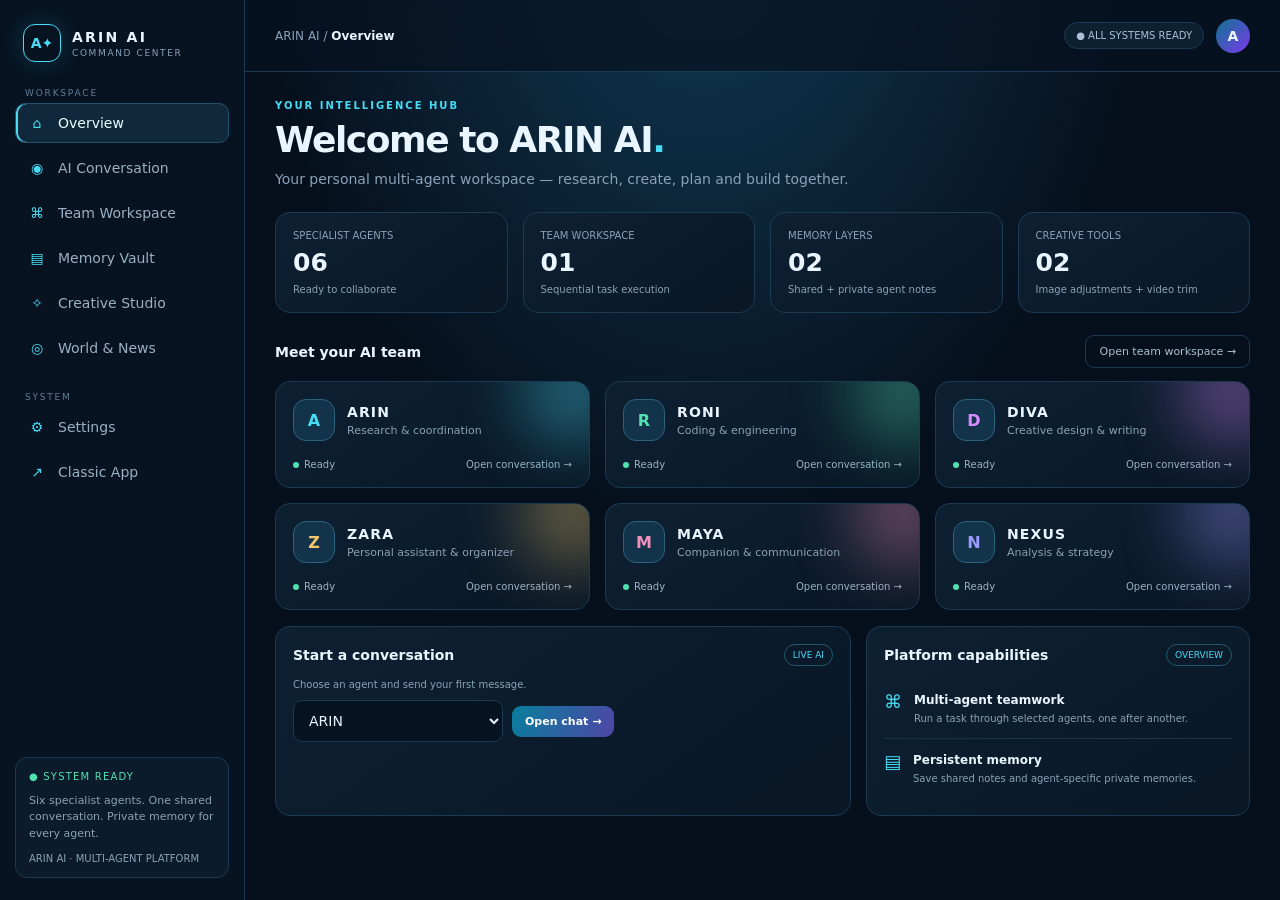
==== app-design.html @ 5b03575c "Add redesigned ARIN AI command center interface" ====
<!doctype html>
<html lang="en"><head><meta charset="utf-8"><meta name="viewport" content="width=device-width,initial-scale=1"><meta name="theme-color" content="#07111f"><title>ARIN AI — Command Center</title>
<style>
:root{--bg:#06101d;--panel:#0b1929;--panel2:#102238;--line:#1d3a53;--cyan:#48dcf4;--violet:#a78bfa;--muted:#8aa2b8;--text:#eaf6ff;--green:#51e0b0}
*{box-sizing:border-box}body{margin:0;background:radial-gradient(ellipse at 55% -15%,#123d59 0,transparent 45%),var(--bg);color:var(--text);font:14px Inter,system-ui,sans-serif;min-height:100vh}button,input,textarea,select{font:inherit}button{cursor:pointer;color:inherit}.app{display:grid;grid-template-columns:245px 1fr;min-height:100vh}.side{border-right:1px solid var(--line);background:#071321;padding:22px 15px;display:flex;flex-direction:column;gap:24px}.brand{display:flex;gap:11px;align-items:center;padding:2px 8px}.brand-mark{width:38px;height:38px;border:1px solid var(--cyan);border-radius:12px;display:grid;place-items:center;color:var(--cyan);font-weight:900;box-shadow:0 0 24px #20bde533}.brand strong{letter-spacing:.16em;font-size:14px}.brand small{display:block;color:var(--muted);font-size:9px;letter-spacing:.18em;margin-top:3px}.navlabel{font-size:9px;letter-spacing:.2em;color:#617d95;padding:0 10px;margin-bottom:5px}.nav{display:grid;gap:5px}.nav button{border:1px solid transparent;background:transparent;color:#9bb0c3;text-align:left;padding:11px 12px;border-radius:10px;display:flex;gap:12px;align-items:center}.nav button:hover,.nav button.active{background:#10283b;border-color:#22536a;color:#eaffff}.nav button.active{box-shadow:inset 2px 0 var(--cyan)}.ico{width:18px;text-align:center;color:var(--cyan)}.sidebottom{margin-top:auto;border:1px solid var(--line);border-radius:12px;padding:13px;background:#0b1b2b}.online{color:var(--green);font-size:10px;letter-spacing:.12em}.sidebottom p{font-size:11px;color:var(--muted);line-height:1.5}.main{min-width:0}.top{height:72px;border-bottom:1px solid var(--line);display:flex;align-items:center;justify-content:space-between;padding:0 30px;background:#071321bb;backdrop-filter:blur(14px);position:sticky;top:0;z-index:5}.crumb{color:var(--muted);font-size:12px}.crumb b{color:var(--text)}.topright{display:flex;gap:12px;align-items:center}.pill{border:1px solid var(--line);background:#0c2032;border-radius:30px;padding:7px 11px;color:#a9c2d5;font-size:10px}.avatar{width:34px;height:34px;border-radius:50%;display:grid;place-items:center;background:linear-gradient(135deg,#0e7490,#7c3aed);font-weight:800}.content{padding:28px 30px;max-width:1500px;margin:auto}.page{display:none}.page.active{display:block}.eyebrow{color:var(--cyan);font-size:10px;letter-spacing:.2em;font-weight:800}.heading{font-size:clamp(25px,3vw,36px);letter-spacing:-.04em;margin:8px 0}.sub{color:var(--muted);margin:0 0 22px;line-height:1.6}.grid{display:grid;gap:15px}.stats{grid-template-columns:repeat(4,minmax(0,1fr));margin:22px 0}.card{border:1px solid var(--line);background:linear-gradient(145deg,#0d2032,#091726);border-radius:15px;padding:17px;min-width:0}.stat{font-size:25px;font-weight:800;margin:7px 0}.muted{color:var(--muted)}.tiny{font-size:10px}.agents{grid-template-columns:repeat(3,minmax(0,1fr))}.agent{position:relative;overflow:hidden;cursor:pointer;transition:.2s}.agent:hover{transform:translateY(-3px);border-color:#3985a3}.agent:after{content:"";position:absolute;width:100px;height:100px;right:-35px;top:-40px;border-radius:50%;background:var(--glow);filter:blur(35px);opacity:.45}.agenttop{display:flex;align-items:center;gap:12px;position:relative;z-index:1}.agenticon{width:42px;height:42px;border-radius:13px;background:#12334a;border:1px solid #2b637d;display:grid;place-items:center;color:var(--agent);font-weight:900;font-size:16px}.agent h3{margin:0;font-size:14px;letter-spacing:.08em}.agent p{color:var(--muted);font-size:11px;margin:4px 0 0}.agentfoot{display:flex;justify-content:space-between;align-items:center;margin-top:18px;font-size:10px;color:#9bb3c7}.dot{width:6px;height:6px;background:var(--green);display:inline-block;border-radius:50%;margin-right:5px}.twocol{grid-template-columns:1.35fr .9fr}.sectiontitle{display:flex;align-items:center;justify-content:space-between;margin-bottom:13px}.sectiontitle h2{font-size:14px;margin:0}.btn{border:1px solid #27728a;background:#103248;color:#baf7ff;padding:9px 13px;border-radius:9px;font-size:11px}.btn.primary{background:linear-gradient(110deg,#087e9d,#4f46a5);border:0;color:white;font-weight:700}.btn.ghost{background:transparent;border-color:var(--line);color:#a9bfd0}.btn:hover{filter:brightness(1.15)}input,textarea,select{width:100%;background:#061321;border:1px solid var(--line);border-radius:9px;color:var(--text);padding:11px;outline:none}textarea{resize:vertical;min-height:90px}input:focus,textarea:focus,select:focus{border-color:var(--cyan)}.row{display:flex;gap:9px;align-items:center}.row>*{min-width:0}.chatbox{height:420px;overflow:auto;display:flex;flex-direction:column;gap:10px;padding:4px}.bubble{max-width:84%;white-space:pre-wrap;line-height:1.55;padding:11px 14px;border-radius:13px;background:#10253a;border:1px solid #1d405a}.bubble.user{align-self:flex-end;background:#12394a;border-color:#24738b}.bubble small{display:block;color:var(--cyan);font-size:9px;letter-spacing:.1em;margin-bottom:5px}.composer{display:flex;gap:9px;margin-top:12px}.composer input{flex:1}.agentselect{max-width:210px}.list{display:grid;gap:8px}.listitem{display:flex;align-items:center;justify-content:space-between;gap:10px;padding:11px;border:1px solid var(--line);border-radius:10px;background:#091827}.listitem b{font-size:12px}.listitem small{display:block;color:var(--muted);margin-top:4px;font-size:10px}.tag{font-size:9px;color:var(--cyan);border:1px solid #24566e;border-radius:20px;padding:5px 8px}.feature{display:flex;gap:12px;align-items:flex-start;padding:12px 0;border-bottom:1px solid #19344a}.feature:last-child{border:0}.featureicon{font-size:18px;color:var(--cyan)}.feature b{font-size:12px}.feature p{margin:4px 0 0;color:var(--muted);font-size:10px;line-height:1.5}.hidden{display:none!important}.toast{position:fixed;bottom:22px;right:22px;padding:12px 16px;border:1px solid #26758b;background:#0c2939;border-radius:10px;z-index:20;display:none}.memorytabs{display:flex;gap:7px;flex-wrap:wrap;margin-bottom:13px}.memorytabs button.selected{border-color:var(--cyan);color:var(--cyan)}.studio-preview{min-height:240px;border:1px dashed #2a526a;border-radius:12px;display:grid;place-items:center;overflow:hidden;background:#071522}.studio-preview img,.studio-preview video{max-width:100%;max-height:420px}.mobilemenu{display:none}
@media(max-width:900px){.app{grid-template-columns:1fr}.side{position:fixed;z-index:10;inset:0 auto 0 0;width:260px;transform:translateX(-105%);transition:.25s;box-shadow:20px 0 50px #0008}.side.open{transform:translateX(0)}.mobilemenu{display:inline-block}.top{padding:0 16px}.content{padding:20px 16px}.agents{grid-template-columns:repeat(2,minmax(0,1fr))}.stats{grid-template-columns:repeat(2,minmax(0,1fr))}.twocol{grid-template-columns:1fr}}
@media(max-width:540px){.agents{grid-template-columns:1fr}.stats{gap:8px}.stat{font-size:21px}.topright .pill{display:none}.content{padding:16px 12px}.heading{font-size:26px}.composer{flex-wrap:wrap}.agentselect{max-width:none;flex:1}.chatbox{height:55vh}}
</style></head><body>
<div class="app"><aside class="side" id="side"><div class="brand"><div class="brand-mark">A✦</div><div><strong>ARIN AI</strong><small>COMMAND CENTER</small></div></div>
<div><div class="navlabel">WORKSPACE</div><nav class="nav">
<button class="active" data-page="overview"><span class="ico">⌂</span>Overview</button><button data-page="chat"><span class="ico">◉</span>AI Conversation</button><button data-page="team"><span class="ico">⌘</span>Team Workspace</button><button data-page="memory"><span class="ico">▤</span>Memory Vault</button><button data-page="studio"><span class="ico">✧</span>Creative Studio</button><button data-page="world"><span class="ico">◎</span>World & News</button>
</nav></div>
<div><div class="navlabel">SYSTEM</div><nav class="nav"><button data-page="settings"><span class="ico">⚙</span>Settings</button><a href="/" style="text-decoration:none"><button type="button" style="width:100%"><span class="ico">↗</span>Classic App</button></a></nav></div>
<div class="sidebottom"><div class="online">● SYSTEM READY</div><p>Six specialist agents. One shared conversation. Private memory for every agent.</p><div class="tiny muted">ARIN AI · MULTI-AGENT PLATFORM</div></div></aside>
<main class="main"><header class="top"><div class="row"><button class="btn ghost mobilemenu" id="menu">☰</button><div class="crumb">ARIN AI <span class="muted">/</span> <b id="crumb">Overview</b></div></div><div class="topright"><span class="pill">● ALL SYSTEMS READY</span><div class="avatar">A</div></div></header>
<div class="content">
<section class="page active" id="page-overview"><div class="eyebrow">YOUR INTELLIGENCE HUB</div><h1 class="heading">Welcome to ARIN AI<span style="color:var(--cyan)">.</span></h1><p class="sub">Your personal multi-agent workspace — research, create, plan and build together.</p>
<div class="grid stats"><div class="card"><div class="muted tiny">SPECIALIST AGENTS</div><div class="stat">06</div><div class="tiny muted">Ready to collaborate</div></div><div class="card"><div class="muted tiny">TEAM WORKSPACE</div><div class="stat">01</div><div class="tiny muted">Sequential task execution</div></div><div class="card"><div class="muted tiny">MEMORY LAYERS</div><div class="stat">02</div><div class="tiny muted">Shared + private agent notes</div></div><div class="card"><div class="muted tiny">CREATIVE TOOLS</div><div class="stat">02</div><div class="tiny muted">Image adjustments + video trim</div></div></div>
<div class="sectiontitle"><h2>Meet your AI team</h2><button class="btn ghost" data-goto="team">Open team workspace →</button></div><div class="grid agents" id="agentcards"></div>
<div class="grid twocol" style="margin-top:16px"><div class="card"><div class="sectiontitle"><h2>Start a conversation</h2><span class="tag">LIVE AI</span></div><p class="muted tiny">Choose an agent and send your first message.</p><div class="row"><select id="quickagent" class="agentselect"><option>ARIN</option><option>RONI</option><option>DIVA</option><option>ZARA</option><option>MAYA</option><option>NEXUS</option></select><button class="btn primary" data-goto="chat">Open chat →</button></div></div><div class="card"><div class="sectiontitle"><h2>Platform capabilities</h2><span class="tag">OVERVIEW</span></div><div class="feature"><span class="featureicon">⌘</span><div><b>Multi-agent teamwork</b><p>Run a task through selected agents, one after another.</p></div></div><div class="feature"><span class="featureicon">▤</span><div><b>Persistent memory</b><p>Save shared notes and agent-specific private memories.</p></div></div></div></div></section>
<section class="page" id="page-chat"><div class="eyebrow">AI CONVERSATION</div><h1 class="heading">Talk to your team</h1><p class="sub">Switch speakers at any time. Your conversation is shared across the agents.</p><div class="card"><div class="row" style="justify-content:space-between;margin-bottom:12px"><div><b id="chatagentlabel">ARIN</b><div class="tiny muted">Selected speaking agent</div></div><select id="chatagent" class="agentselect"><option>ARIN</option><option>RONI</option><option>DIVA</option><option>ZARA</option><option>MAYA</option><option>NEXUS</option></select></div><div class="chatbox" id="chatlog"><div class="bubble"><small>ARIN AI</small>Hello! I’m ready. What would you like to work on today?</div></div><div class="composer"><input id="chatinput" placeholder="Message your AI agent…" /><button class="btn primary" id="sendchat">Send ↑</button></div></div></section>
<section class="page" id="page-team"><div class="eyebrow">COLLABORATION ENGINE</div><h1 class="heading">Team workspace</h1><p class="sub">Assign one task to multiple agents. They work in sequence and build on earlier contributions.</p><div class="grid twocol"><div class="card"><div class="sectiontitle"><h2>New team task</h2><span class="tag">UP TO 6 AGENTS</span></div><textarea id="teamtask" placeholder="Example: Research a launch strategy, draft the landing page copy, then review the technical plan…"></textarea><div class="sectiontitle" style="margin-top:17px"><h2>Select agents</h2><span class="tiny muted">Choose one or more</span></div><div id="teamchecks" class="list"></div><button class="btn primary" id="runteam" style="width:100%;margin-top:15px">Run team task →</button></div><div class="card"><div class="sectiontitle"><h2>Team contributions</h2><span class="tag">LIVE RESULTS</span></div><div id="teamresults" class="list"><p class="muted tiny">Your agents’ results will appear here after a team run.</p></div></div></div></section>
<section class="page" id="page-memory"><div class="eyebrow">PERSONAL KNOWLEDGE</div><h1 class="heading">Memory vault</h1><p class="sub">Manage shared notes and private memories for each specialist.</p><div class="card"><div class="memorytabs"><button class="btn selected" data-mem="shared">Shared memory</button><button class="btn ghost" data-mem="ARIN">ARIN</button><button class="btn ghost" data-mem="RONI">RONI</button><button class="btn ghost" data-mem="DIVA">DIVA</button><button class="btn ghost" data-mem="ZARA">ZARA</button><button class="btn ghost" data-mem="MAYA">MAYA</button><button class="btn ghost" data-mem="NEXUS">NEXUS</button></div><div class="row"><input id="memoryinput" placeholder="Add a note to remember…" /><button class="btn primary" id="addmemory">Save</button></div><p class="tiny muted" id="memhint">Shared notes can be used by all agents.</p><div id="memorylist" class="list" style="margin-top:15px"></div></div></section>
<section class="page" id="page-studio"><div class="eyebrow">CREATIVE WORKBENCH</div><h1 class="heading">Photo & video studio</h1><p class="sub">Preview image adjustments in your browser or trim a video with the server’s FFmpeg endpoint.</p><div class="grid twocol"><div class="card"><div class="sectiontitle"><h2>Image adjustments</h2><span class="tag">LOCAL PREVIEW</span></div><input type="file" id="imagefile" accept="image/*"><div class="studio-preview" id="imagepreview" style="margin:12px 0"><span class="muted tiny">Choose an image to preview</span></div><div class="grid" style="grid-template-columns:1fr 1fr;gap:12px"><label class="tiny muted">Brightness <input type="range" id="brightness" min="0" max="200" value="100"></label><label class="tiny muted">Contrast <input type="range" id="contrast" min="0" max="200" value="100"></label><label class="tiny muted">Saturation <input type="range" id="saturation" min="0" max="200" value="100"></label><label class="tiny muted">Rotation <select id="rotation"><option value="0">0°</option><option value="90">90°</option><option value="180">180°</option><option value="270">270°</option></select></label></div><div class="row" style="margin-top:12px"><button class="btn ghost" id="flipimage">Flip</button><button class="btn ghost" id="bwimage">B&W</button><button class="btn primary" id="saveimage">Export image</button></div></div><div class="card"><div class="sectiontitle"><h2>Video trimming</h2><span class="tag">SERVER PROCESSING</span></div><input type="file" id="videofile" accept="video/*"><div class="studio-preview" id="videopreview" style="margin:12px 0"><span class="muted tiny">Choose a video to preview</span></div><div class="grid" style="grid-template-columns:1fr 1fr"><label class="tiny muted">Start (seconds)<input type="number" id="vstart" min="0" value="0"></label><label class="tiny muted">End (seconds)<input type="number" id="vend" min="0" value="0"></label></div><label class="tiny muted" style="display:block;margin-top:10px"><input type="checkbox" id="vmute" style="width:auto"> Mute exported video</label><button class="btn primary" id="trimvideo" style="margin-top:12px;width:100%">Trim & export video</button></div></div></section>
<section class="page" id="page-world"><div class="eyebrow">GLOBAL SIGNAL</div><h1 class="heading">World & news</h1><p class="sub">Latest headlines from the connected BBC World RSS feed.</p><div class="card"><div class="sectiontitle"><h2>World headlines</h2><button class="btn ghost" id="refreshnews">Refresh ↻</button></div><div id="newslist" class="list"><p class="muted tiny">Loading headlines…</p></div></div></section>
<section class="page" id="page-settings"><div class="eyebrow">PREFERENCES</div><h1 class="heading">Settings</h1><p class="sub">Tune the workspace experience.</p><div class="card" style="max-width:650px"><div class="sectiontitle"><h2>Team run preference</h2><span class="tag">1–6 AGENTS</span></div><label class="tiny muted">Preferred team size<select id="teamsize"><option>1</option><option>2</option><option>3</option><option>4</option><option>5</option><option value="6">6</option></select></label><button class="btn primary" id="saveteamsetting" style="margin-top:12px">Save preference</button><hr style="border:0;border-top:1px solid var(--line);margin:22px 0"><div class="feature"><span class="featureicon">🔐</span><div><b>Private session</b><p>Your app session uses the existing device token and API authentication.</p></div></div><div class="feature"><span class="featureicon">✦</span><div><b>Connected AI service</b><p>Model connection is managed by the server environment configuration.</p></div></div></div></section>
</div></main></div><div class="toast" id="toast"></div>
<script>
const $=id=>document.getElementById(id);let token=localStorage.t||"",messages=[],memMode="shared",imageURL="",videoURL="",flip=false,bw=false;
const AGENTS=[["ARIN","Research & coordination","#48dcf4"],["RONI","Coding & engineering","#51e0b0"],["DIVA","Creative design & writing","#d78bff"],["ZARA","Personal assistant & organizer","#f5c76b"],["MAYA","Companion & communication","#f28fbc"],["NEXUS","Analysis & strategy","#9b9aff"]];
async function api(path,opts={}){opts.headers={...(token?{Authorization:"Bearer "+token}:{}),...(opts.headers||{})};let r=await fetch(path,opts);if(r.status===401&&path!=="/api/start"){token="";localStorage.removeItem("t");await boot();throw Error("Session refreshed. Please try again.");}return r}
async function json(path,opts){let r=await api(path,opts);let d=await r.json();if(!r.ok)throw Error(d.error||"Request failed");return d}
function toast(s){$("toast").textContent=s;$("toast").style.display="block";setTimeout(()=>{$("toast").style.display="none"},2800)}
function page(name){document.querySelectorAll(".page").forEach(x=>x.classList.toggle("active",x.id==="page-"+name));document.querySelectorAll("[data-page]").forEach(x=>x.classList.toggle("active",x.dataset.page===name));$("crumb").textContent=name[0].toUpperCase()+name.slice(1);$("side").classList.remove("open");if(name==="memory")loadMemory();if(name==="world")loadNews();if(name==="settings")loadPrefs()}
document.querySelectorAll("[data-page]").forEach(b=>b.onclick=()=>page(b.dataset.page));document.querySelectorAll("[data-goto]").forEach(b=>b.onclick=()=>page(b.dataset.goto));$("menu").onclick=()=>$("side").classList.toggle("open");
function renderAgents(){ $("agentcards").innerHTML=AGENTS.map(([n,role,c])=>'<div class="card agent" data-agent="'+n+'" style="--agent:'+c+';--glow:'+c+'"><div class="agenttop"><div class="agenticon">'+n[0]+'</div><div><h3>'+n+'</h3><p>'+role+'</p></div></div><div class="agentfoot"><span><i class="dot"></i>Ready</span><span>Open conversation →</span></div></div>').join("");document.querySelectorAll("[data-agent]").forEach(x=>x.onclick=()=>{ $("chatagent").value=x.dataset.agent;setChatAgent();page("chat")});$("teamchecks").innerHTML=AGENTS.map(([n,role])=>'<label class="listitem"><span><b>'+n+'</b><small>'+role+'</small></span><input type="checkbox" value="'+n+'" '+(n==="ARIN"||n==="RONI"?"checked":"")+' style="width:auto"></label>').join("")}
function setChatAgent(){$("chatagentlabel").textContent=$("chatagent").value} $("chatagent").onchange=setChatAgent;
async function boot(){if(!token){let d=await json("/api/start",{method:"POST"});token=d.token;localStorage.t=token}try{let d=await json("/api/agents");if(d.agents){} }catch(e){toast(e.message)}}
async function sendChat(){let text=$("chatinput").value.trim();if(!text)return;let agent=$("chatagent").value;$("chatinput").value="";addBubble("You",text,true);messages.push({role:"user",text});$("sendchat").disabled=true;try{let d=await json("/api/chat",{method:"POST",headers:{"Content-Type":"application/json"},body:JSON.stringify({messages,agent})});addBubble(d.agent||agent,d.reply||d.error,false);messages.push({role:"assistant",text:d.reply||""})}catch(e){addBubble("SYSTEM",e.message,false)}finally{$("sendchat").disabled=false}}
function addBubble(who,text,user){let d=document.createElement("div");d.className="bubble"+(user?" user":"");let sm=document.createElement("small");sm.textContent=who;d.append(sm,document.createTextNode(text));$("chatlog").append(d);$("chatlog").scrollTop=$("chatlog").scrollHeight}
$("sendchat").onclick=sendChat;$("chatinput").onkeydown=e=>{if(e.key==="Enter")sendChat()};
$("runteam").onclick=async()=>{let task=$("teamtask").value.trim(),agents=[...$("teamchecks").querySelectorAll("input:checked")].map(x=>x.value);if(!task||!agents.length)return toast("Add a task and select at least one agent.");$("runteam").disabled=true;$("runteam").textContent="Agents working…";$("teamresults").innerHTML="";try{let d=await json("/api/team/run",{method:"POST",headers:{"Content-Type":"application/json"},body:JSON.stringify({task,agents})});d.contributions.forEach(c=>{let el=document.createElement("div");el.className="listitem";let wrap=document.createElement("div");let b=document.createElement("b");b.textContent=c.agent;let p=document.createElement("p");p.style.cssText="white-space:pre-wrap;color:#a9bfd0;font-size:11px;line-height:1.6";p.textContent=c.reply;wrap.append(b,p);el.append(wrap);$("teamresults").append(el)})}catch(e){toast(e.message)}finally{$("runteam").disabled=false;$("runteam").textContent="Run team task →"}};
document.querySelectorAll("[data-mem]").forEach(b=>b.onclick=()=>{memMode=b.dataset.mem;document.querySelectorAll("[data-mem]").forEach(x=>x.classList.toggle("selected",x===b));loadMemory()});
async function loadMemory(){let url=memMode==="shared"?"/api/memory":"/api/agents/"+memMode+"/memory";$("memhint").textContent=memMode==="shared"?"Shared notes can be used by all agents.":memMode+" private memories are visible only to that agent.";try{let d=await json(url);$("memorylist").innerHTML="";(d.items||[]).forEach(item=>{let el=document.createElement("div");el.className="listitem";let p=document.createElement("p");p.style.cssText="font-size:12px;line-height:1.5;white-space:pre-wrap";p.textContent=item.text;let del=document.createElement("button");del.className="btn ghost";del.textContent="Delete";del.onclick=async()=>{try{await json(memMode==="shared"?"/api/memory/"+item.id:"/api/agents/"+memMode+"/memory/"+item.id,{method:"DELETE"});loadMemory()}catch(e){toast(e.message)}};el.append(p,del);$("memorylist").append(el)});if(!(d.items||[]).length)$("memorylist").innerHTML='<p class="muted tiny">No saved notes yet.</p>'}catch(e){toast(e.message)}}
$("addmemory").onclick=async()=>{let text=$("memoryinput").value.trim();if(!text)return;try{await json(memMode==="shared"?"/api/memory":"/api/agents/"+memMode+"/memory",{method:"POST",headers:{"Content-Type":"application/json"},body:JSON.stringify({text})});$("memoryinput").value="";loadMemory();toast("Memory saved.")}catch(e){toast(e.message)}};
$("imagefile").onchange=e=>{let f=e.target.files[0];if(!f)return;imageURL=URL.createObjectURL(f);$("imagepreview").innerHTML='<img id="imgtarget" src="'+imageURL+'">';updateImage()};
function updateImage(){let img=$("imgtarget");if(!img)return;img.style.filter="brightness("+$("brightness").value+"%) contrast("+$("contrast").value+"%) saturate("+ (bw?0:$("saturation").value)+"%)";img.style.transform="rotate("+$("rotation").value+"deg) scaleX("+(flip?-1:1)+")"}
["brightness","contrast","saturation","rotation"].forEach(id=>$(id).oninput=updateImage);$("flipimage").onclick=()=>{flip=!flip;updateImage()};$("bwimage").onclick=()=>{bw=!bw;updateImage()};
$("saveimage").onclick=()=>{let img=$("imgtarget");if(!img)return toast("Choose an image first.");let angle=Number($("rotation").value),swap=angle%180!==0,w=swap?img.naturalHeight:img.naturalWidth,h=swap?img.naturalWidth:img.naturalHeight,c=document.createElement("canvas");c.width=w;c.height=h;let ctx=c.getContext("2d");ctx.translate(w/2,h/2);ctx.rotate(angle*Math.PI/180);ctx.scale(flip?-1:1,1);ctx.filter="brightness("+$("brightness").value+"%) contrast("+$("contrast").value+"%) saturate("+(bw?0:$("saturation").value)+"%)";ctx.drawImage(img,-img.naturalWidth/2,-img.naturalHeight/2);let a=document.createElement("a");a.download="arin-edited-image.png";a.href=c.toDataURL("image/png");a.click()};
$("videofile").onchange=e=>{let f=e.target.files[0];if(!f)return;videoURL=URL.createObjectURL(f);$("videopreview").innerHTML='<video id="videotarget" controls src="'+videoURL+'"></video>';$("videotarget").onloadedmetadata=()=>{$("vend").value=$("videotarget").duration.toFixed(1)}};
$("trimvideo").onclick=async()=>{let f=$("videofile").files[0];if(!f)return toast("Choose a video first.");let form=new FormData();form.append("file",f);form.append("start",$("vstart").value);form.append("end",$("vend").value);form.append("mute",$("vmute").checked?"1":"0");$("trimvideo").disabled=true;try{let r=await api("/api/video/trim",{method:"POST",body:form});if(!r.ok){let d=await r.json();throw Error(d.error||"Trim failed")}let blob=await r.blob(),url=URL.createObjectURL(blob),a=document.createElement("a");a.href=url;a.download="arin-trimmed-video.mp4";a.click();toast("Video export ready.")}catch(e){toast(e.message)}finally{$("trimvideo").disabled=false}};
async function loadNews(){try{let d=await json("/api/news");$("newslist").innerHTML="";(d.items||[]).forEach(t=>{let el=document.createElement("div");el.className="listitem";el.textContent=t;$("newslist").append(el)});if(!(d.items||[]).length)$("newslist").innerHTML='<p class="muted tiny">No headlines available right now.</p>'}catch(e){toast(e.message)}}$("refreshnews").onclick=loadNews;
async function loadPrefs(){try{let d=await json("/api/agents/preferences");$("teamsize").value=d.team_size}catch(e){}}
$("saveteamsetting").onclick=async()=>{try{let d=await json("/api/agents/preferences",{method:"POST",headers:{"Content-Type":"application/json"},body:JSON.stringify({team_size:Number($("teamsize").value)})});toast("Preference saved: "+d.team_size+" agents.")}catch(e){toast(e.message)}};
renderAgents();boot();
</script></body></html>
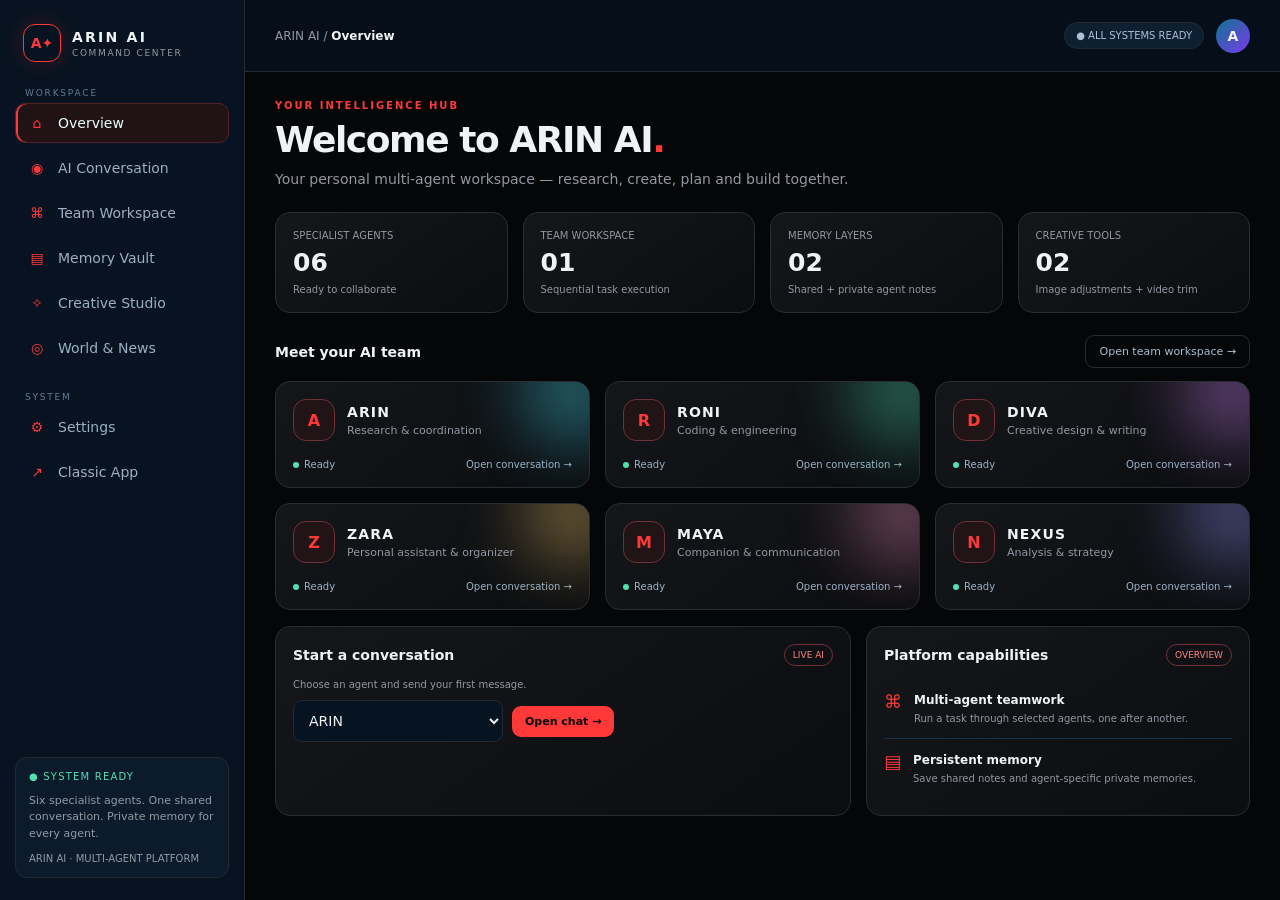
==== commit 7c046fb0: "Adapt ARIN app UI for mobile screens with compact red-black theme" ====
--- a/app-design.html
+++ b/app-design.html
@@ -5,6 +5,48 @@
 *{box-sizing:border-box}body{margin:0;background:radial-gradient(ellipse at 55% -15%,#123d59 0,transparent 45%),var(--bg);color:var(--text);font:14px Inter,system-ui,sans-serif;min-height:100vh}button,input,textarea,select{font:inherit}button{cursor:pointer;color:inherit}.app{display:grid;grid-template-columns:245px 1fr;min-height:100vh}.side{border-right:1px solid var(--line);background:#071321;padding:22px 15px;display:flex;flex-direction:column;gap:24px}.brand{display:flex;gap:11px;align-items:center;padding:2px 8px}.brand-mark{width:38px;height:38px;border:1px solid var(--cyan);border-radius:12px;display:grid;place-items:center;color:var(--cyan);font-weight:900;box-shadow:0 0 24px #20bde533}.brand strong{letter-spacing:.16em;font-size:14px}.brand small{display:block;color:var(--muted);font-size:9px;letter-spacing:.18em;margin-top:3px}.navlabel{font-size:9px;letter-spacing:.2em;color:#617d95;padding:0 10px;margin-bottom:5px}.nav{display:grid;gap:5px}.nav button{border:1px solid transparent;background:transparent;color:#9bb0c3;text-align:left;padding:11px 12px;border-radius:10px;display:flex;gap:12px;align-items:center}.nav button:hover,.nav button.active{background:#10283b;border-color:#22536a;color:#eaffff}.nav button.active{box-shadow:inset 2px 0 var(--cyan)}.ico{width:18px;text-align:center;color:var(--cyan)}.sidebottom{margin-top:auto;border:1px solid var(--line);border-radius:12px;padding:13px;background:#0b1b2b}.online{color:var(--green);font-size:10px;letter-spacing:.12em}.sidebottom p{font-size:11px;color:var(--muted);line-height:1.5}.main{min-width:0}.top{height:72px;border-bottom:1px solid var(--line);display:flex;align-items:center;justify-content:space-between;padding:0 30px;background:#071321bb;backdrop-filter:blur(14px);position:sticky;top:0;z-index:5}.crumb{color:var(--muted);font-size:12px}.crumb b{color:var(--text)}.topright{display:flex;gap:12px;align-items:center}.pill{border:1px solid var(--line);background:#0c2032;border-radius:30px;padding:7px 11px;color:#a9c2d5;font-size:10px}.avatar{width:34px;height:34px;border-radius:50%;display:grid;place-items:center;background:linear-gradient(135deg,#0e7490,#7c3aed);font-weight:800}.content{padding:28px 30px;max-width:1500px;margin:auto}.page{display:none}.page.active{display:block}.eyebrow{color:var(--cyan);font-size:10px;letter-spacing:.2em;font-weight:800}.heading{font-size:clamp(25px,3vw,36px);letter-spacing:-.04em;margin:8px 0}.sub{color:var(--muted);margin:0 0 22px;line-height:1.6}.grid{display:grid;gap:15px}.stats{grid-template-columns:repeat(4,minmax(0,1fr));margin:22px 0}.card{border:1px solid var(--line);background:linear-gradient(145deg,#0d2032,#091726);border-radius:15px;padding:17px;min-width:0}.stat{font-size:25px;font-weight:800;margin:7px 0}.muted{color:var(--muted)}.tiny{font-size:10px}.agents{grid-template-columns:repeat(3,minmax(0,1fr))}.agent{position:relative;overflow:hidden;cursor:pointer;transition:.2s}.agent:hover{transform:translateY(-3px);border-color:#3985a3}.agent:after{content:"";position:absolute;width:100px;height:100px;right:-35px;top:-40px;border-radius:50%;background:var(--glow);filter:blur(35px);opacity:.45}.agenttop{display:flex;align-items:center;gap:12px;position:relative;z-index:1}.agenticon{width:42px;height:42px;border-radius:13px;background:#12334a;border:1px solid #2b637d;display:grid;place-items:center;color:var(--agent);font-weight:900;font-size:16px}.agent h3{margin:0;font-size:14px;letter-spacing:.08em}.agent p{color:var(--muted);font-size:11px;margin:4px 0 0}.agentfoot{display:flex;justify-content:space-between;align-items:center;margin-top:18px;font-size:10px;color:#9bb3c7}.dot{width:6px;height:6px;background:var(--green);display:inline-block;border-radius:50%;margin-right:5px}.twocol{grid-template-columns:1.35fr .9fr}.sectiontitle{display:flex;align-items:center;justify-content:space-between;margin-bottom:13px}.sectiontitle h2{font-size:14px;margin:0}.btn{border:1px solid #27728a;background:#103248;color:#baf7ff;padding:9px 13px;border-radius:9px;font-size:11px}.btn.primary{background:linear-gradient(110deg,#087e9d,#4f46a5);border:0;color:white;font-weight:700}.btn.ghost{background:transparent;border-color:var(--line);color:#a9bfd0}.btn:hover{filter:brightness(1.15)}input,textarea,select{width:100%;background:#061321;border:1px solid var(--line);border-radius:9px;color:var(--text);padding:11px;outline:none}textarea{resize:vertical;min-height:90px}input:focus,textarea:focus,select:focus{border-color:var(--cyan)}.row{display:flex;gap:9px;align-items:center}.row>*{min-width:0}.chatbox{height:420px;overflow:auto;display:flex;flex-direction:column;gap:10px;padding:4px}.bubble{max-width:84%;white-space:pre-wrap;line-height:1.55;padding:11px 14px;border-radius:13px;background:#10253a;border:1px solid #1d405a}.bubble.user{align-self:flex-end;background:#12394a;border-color:#24738b}.bubble small{display:block;color:var(--cyan);font-size:9px;letter-spacing:.1em;margin-bottom:5px}.composer{display:flex;gap:9px;margin-top:12px}.composer input{flex:1}.agentselect{max-width:210px}.list{display:grid;gap:8px}.listitem{display:flex;align-items:center;justify-content:space-between;gap:10px;padding:11px;border:1px solid var(--line);border-radius:10px;background:#091827}.listitem b{font-size:12px}.listitem small{display:block;color:var(--muted);margin-top:4px;font-size:10px}.tag{font-size:9px;color:var(--cyan);border:1px solid #24566e;border-radius:20px;padding:5px 8px}.feature{display:flex;gap:12px;align-items:flex-start;padding:12px 0;border-bottom:1px solid #19344a}.feature:last-child{border:0}.featureicon{font-size:18px;color:var(--cyan)}.feature b{font-size:12px}.feature p{margin:4px 0 0;color:var(--muted);font-size:10px;line-height:1.5}.hidden{display:none!important}.toast{position:fixed;bottom:22px;right:22px;padding:12px 16px;border:1px solid #26758b;background:#0c2939;border-radius:10px;z-index:20;display:none}.memorytabs{display:flex;gap:7px;flex-wrap:wrap;margin-bottom:13px}.memorytabs button.selected{border-color:var(--cyan);color:var(--cyan)}.studio-preview{min-height:240px;border:1px dashed #2a526a;border-radius:12px;display:grid;place-items:center;overflow:hidden;background:#071522}.studio-preview img,.studio-preview video{max-width:100%;max-height:420px}.mobilemenu{display:none}
 @media(max-width:900px){.app{grid-template-columns:1fr}.side{position:fixed;z-index:10;inset:0 auto 0 0;width:260px;transform:translateX(-105%);transition:.25s;box-shadow:20px 0 50px #0008}.side.open{transform:translateX(0)}.mobilemenu{display:inline-block}.top{padding:0 16px}.content{padding:20px 16px}.agents{grid-template-columns:repeat(2,minmax(0,1fr))}.stats{grid-template-columns:repeat(2,minmax(0,1fr))}.twocol{grid-template-columns:1fr}}
 @media(max-width:540px){.agents{grid-template-columns:1fr}.stats{gap:8px}.stat{font-size:21px}.topright .pill{display:none}.content{padding:16px 12px}.heading{font-size:26px}.composer{flex-wrap:wrap}.agentselect{max-width:none;flex:1}.chatbox{height:55vh}}
+
+/* Mobile-first ARIN-inspired compact interface */
+:root{--bg:#050607;--panel:#0d0f12;--panel2:#14171b;--line:#252a31;--cyan:#ff3838;--violet:#ff7777;--muted:#9299a3;--text:#f1f2f4;--green:#51e0b0}
+body{background:var(--bg)}
+.brand-mark{border-color:var(--cyan);color:var(--cyan);box-shadow:0 0 22px #ff282833}
+.nav button.active{box-shadow:inset 2px 0 var(--cyan);background:#211315;border-color:#542226}
+.btn.primary{background:var(--cyan);color:#080808;font-weight:800}
+.btn{border-color:#713036;background:#170e10;color:#fff}
+.card{background:linear-gradient(145deg,#141619,#0b0d10);border-color:#292d33}
+.agenticon{background:#211416;border-color:#713036;color:var(--cyan)}
+.tag{color:#ff8585;border-color:#713036}
+input:focus,textarea:focus,select:focus{border-color:var(--cyan)}
+@media(max-width:900px){
+.app{display:block;min-height:100dvh;padding-bottom:70px}
+.side{position:fixed;z-index:30;inset:0 auto 0 0;width:min(82vw,280px);transform:translateX(-110%);transition:transform .22s}
+.side.open{transform:translateX(0)}
+.top{height:56px;padding:0 12px}
+.content{padding:16px 12px 24px}
+.stats{grid-template-columns:repeat(2,minmax(0,1fr));gap:8px}
+.agents{grid-template-columns:repeat(2,minmax(0,1fr));gap:9px}
+.card{padding:13px;border-radius:13px}
+.agent h3{font-size:12px}.agent p{font-size:10px}
+.twocol{grid-template-columns:1fr}
+.chatbox{height:calc(100dvh - 260px);min-height:260px}
+#page-chat .card{padding:10px}
+.composer{position:sticky;bottom:0;background:#050607;padding:8px 0;flex-wrap:nowrap}
+.composer input{min-width:0}
+}
+@media(max-width:540px){
+.topright .pill{display:none}
+.mobilemenu{display:inline-flex}
+.heading{font-size:25px}
+.stats .stat{font-size:22px}
+.agents{grid-template-columns:repeat(2,minmax(0,1fr))}
+.agentfoot{font-size:9px}
+.sectiontitle{gap:8px}
+.sectiontitle h2{font-size:13px}
+#page-chat .agentselect{max-width:145px}
+#page-team .twocol{grid-template-columns:1fr}
+#page-studio .twocol{grid-template-columns:1fr}
+}
+
 </style></head><body>
 <div class="app"><aside class="side" id="side"><div class="brand"><div class="brand-mark">A✦</div><div><strong>ARIN AI</strong><small>COMMAND CENTER</small></div></div>
 <div><div class="navlabel">WORKSPACE</div><nav class="nav">
